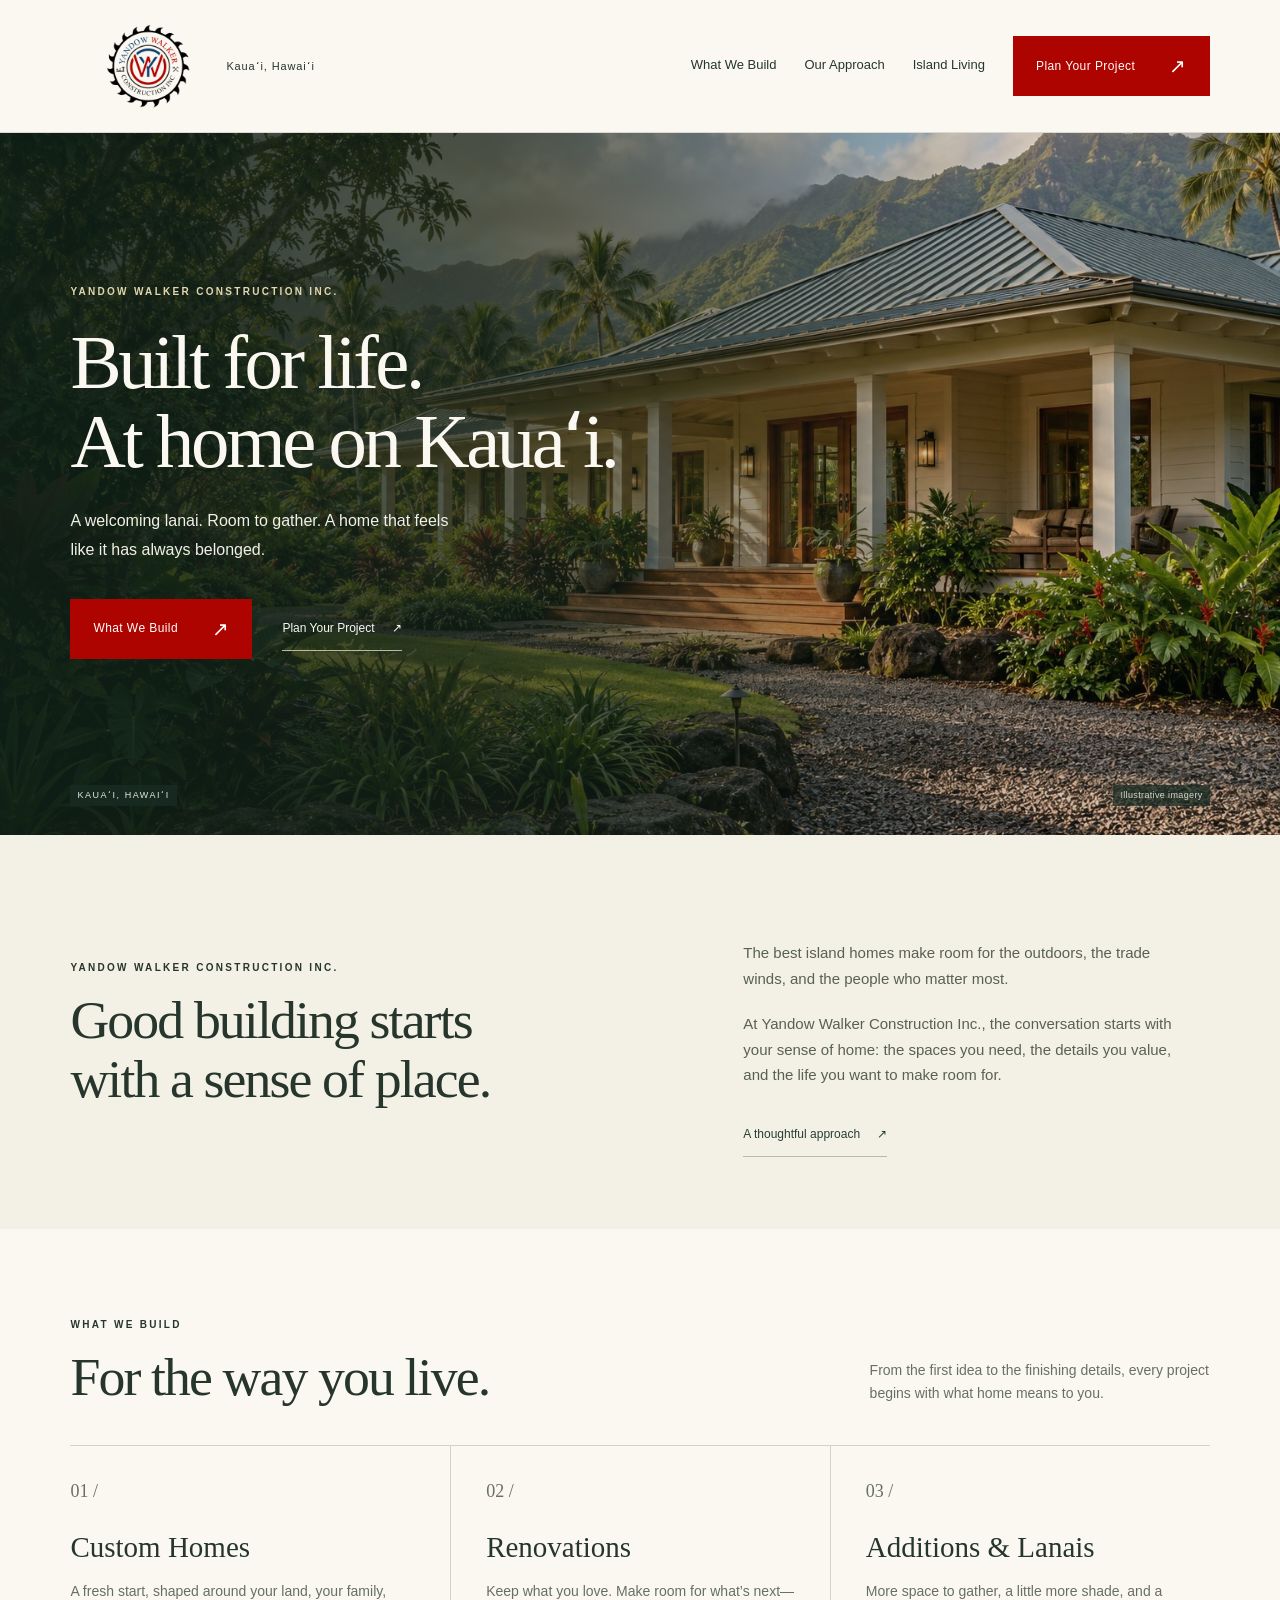
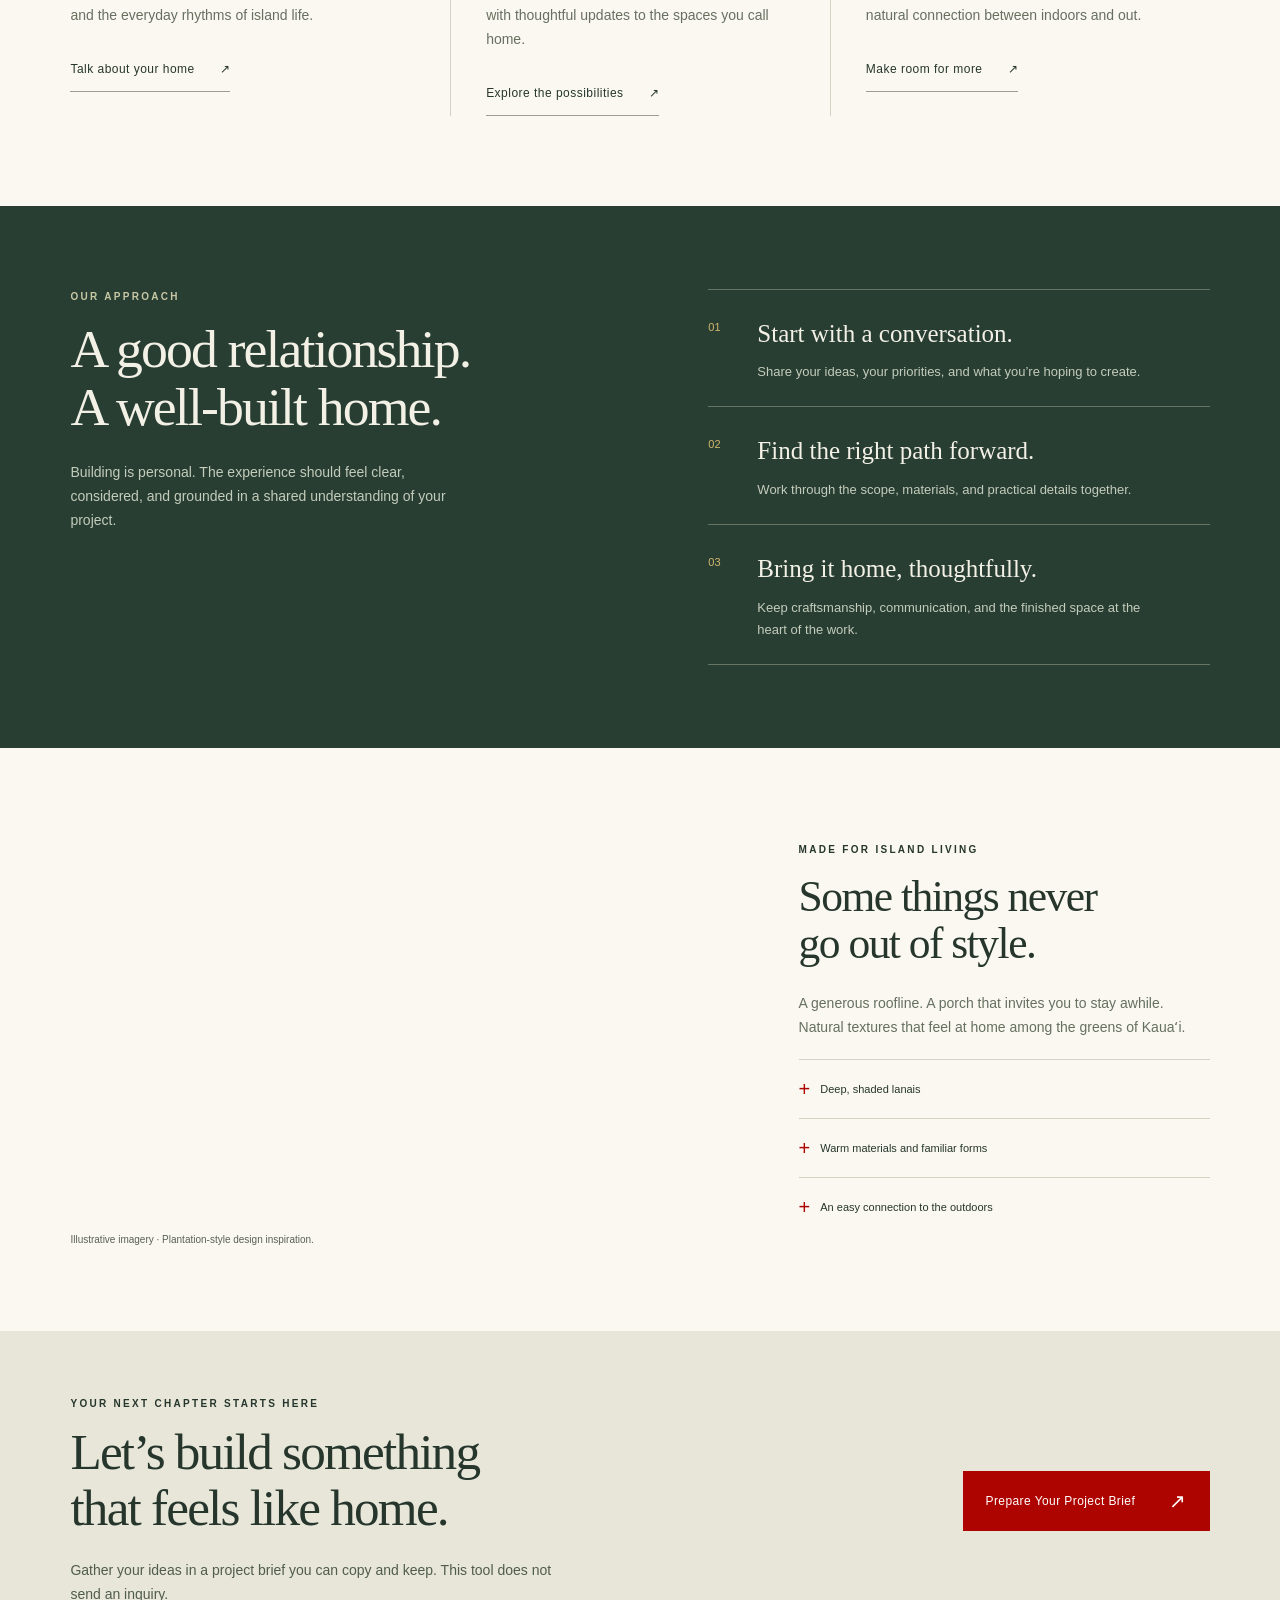
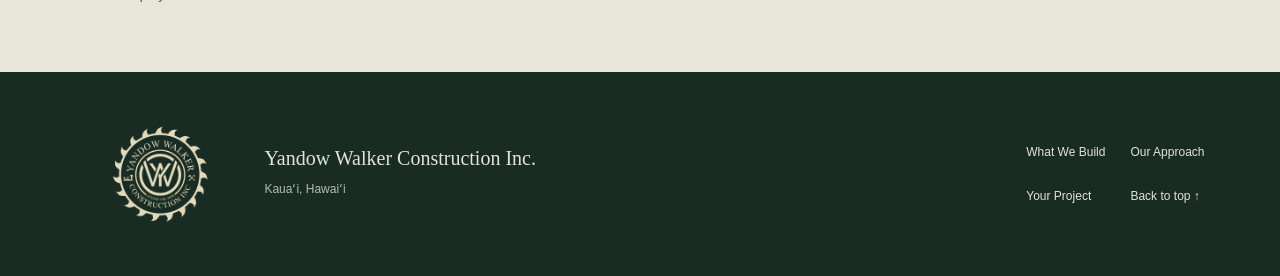
==== docs/index.html @ 07c7e7ce "Build Yandow Walker Construction website draft" ====
<!doctype html>
<html lang="en">
<head>
  <meta charset="utf-8">
  <meta name="viewport" content="width=device-width, initial-scale=1">
  <title>Yandow Walker Construction Inc. | Kauaʻi, Hawaiʻi</title>
  <meta name="description" content="Yandow Walker Construction Inc. on Kauaʻi, Hawaiʻi. Explore a thoughtful vision for island homes and prepare a brief for your next building project.">
  <meta name="theme-color" content="#283e33">
  <meta property="og:type" content="website">
  <meta property="og:locale" content="en_US">
  <meta property="og:site_name" content="Yandow Walker Construction Inc.">
  <meta property="og:title" content="Yandow Walker Construction Inc. | Kauaʻi, Hawaiʻi">
  <meta property="og:description" content="Built for life. At home on Kauaʻi. A thoughtful vision for island homes and the way you live.">
  <meta name="twitter:card" content="summary">
  <meta name="twitter:title" content="Yandow Walker Construction Inc. | Kauaʻi, Hawaiʻi">
  <meta name="twitter:description" content="Built for life. At home on Kauaʻi. A thoughtful vision for island homes and the way you live.">
  <link rel="icon" type="image/png" sizes="96x96" href="assets/brand/favicon.png">
  <link rel="stylesheet" href="css/site.css">
  <script src="js/site.js" defer></script>
</head>
<body id="top">
<a class="skip-link" href="#main">Skip to content</a>
<header>
  <div class="header wrap">
    <a class="brand" href="#home" aria-label="Yandow Walker Construction Inc. — home"><img src="assets/brand/yandow-walker-color.png" alt="Yandow Walker Construction Inc." width="408" height="408"><span class="brand-location">Kauaʻi, Hawaiʻi</span></a>
    <button type="button" class="menu-toggle" aria-expanded="false" aria-controls="main-nav">Menu <span aria-hidden="true">☰</span></button>
    <nav class="nav" id="main-nav" aria-label="Main navigation">
      <a href="#services">What We Build</a><a href="#approach">Our Approach</a><a href="#island">Island Living</a>
      <button class="btn" type="button" data-contact>Plan Your Project <span class="arrow" aria-hidden="true">↗</span></button>
    </nav>
  </div>
</header>
<main id="main" tabindex="-1">
  <noscript><p class="noscript-note wrap">Project brief preparation requires JavaScript. You can still explore the site below.</p></noscript>
  <section class="hero" id="home" aria-labelledby="hero-title">
    <img class="hero-img" src="assets/images/kauai-home-1536.jpg" srcset="assets/images/kauai-home-960.jpg 960w, assets/images/kauai-home-1536.jpg 1536w" sizes="100vw" width="1536" height="1024" alt="Illustrative plantation-style island home with a pitched roof, shaded lanai, and lush Kauaʻi landscaping" fetchpriority="high">
    <div class="wrap hero-content"><div class="eyebrow">Yandow Walker Construction Inc.</div><h1 id="hero-title">Built for life.<br>At home on Kauaʻi.</h1><p class="hero-copy">A welcoming lanai. Room to gather. A home that feels like it has always belonged.</p><div class="hero-actions"><a class="btn" href="#services">What We Build <span class="arrow" aria-hidden="true">↗</span></a><button type="button" class="text-link hero-link" data-contact>Plan Your Project <span aria-hidden="true">↗</span></button></div></div>
    <div class="hero-caption"><span>Kauaʻi, Hawaiʻi</span><span>Illustrative imagery</span></div>
  </section>
  <section class="intro" aria-labelledby="intro-title"><div class="wrap intro-grid"><div><div class="eyebrow">Yandow Walker Construction Inc.</div><h2 id="intro-title">Good building starts<br>with a sense of place.</h2></div><div class="intro-copy"><p>The best island homes make room for the outdoors, the trade winds, and the people who matter most.</p><p>At Yandow Walker Construction Inc., the conversation starts with your sense of home: the spaces you need, the details you value, and the life you want to make room for.</p><a class="text-link" href="#approach">A thoughtful approach <span aria-hidden="true">↗</span></a></div></div></section>
  <section class="services wrap" id="services" aria-labelledby="services-title">
    <div class="section-top"><div><div class="eyebrow">What we build</div><h2 id="services-title">For the way you live.</h2></div><p>From the first idea to the finishing details, every project begins with what home means to you.</p></div>
    <div class="service-grid">
      <article class="service"><span class="service-num" aria-hidden="true">01 /</span><h3>Custom Homes</h3><p>A fresh start, shaped around your land, your family, and the everyday rhythms of island life.</p><button type="button" class="service-link" data-type="Custom home">Talk about your home <span aria-hidden="true">↗</span></button></article>
      <article class="service"><span class="service-num" aria-hidden="true">02 /</span><h3>Renovations</h3><p>Keep what you love. Make room for what’s next—with thoughtful updates to the spaces you call home.</p><button type="button" class="service-link" data-type="Renovation">Explore the possibilities <span aria-hidden="true">↗</span></button></article>
      <article class="service"><span class="service-num" aria-hidden="true">03 /</span><h3>Additions &amp; Lanais</h3><p>More space to gather, a little more shade, and a natural connection between indoors and out.</p><button type="button" class="service-link" data-type="Addition or lanai">Make room for more <span aria-hidden="true">↗</span></button></article>
    </div>
  </section>
  <section class="approach" id="approach" aria-labelledby="approach-title"><div class="wrap approach-grid"><div><div class="eyebrow">Our approach</div><h2 id="approach-title">A good relationship.<br>A well-built home.</h2><p class="approach-intro">Building is personal. The experience should feel clear, considered, and grounded in a shared understanding of your project.</p></div><div class="process">
    <article class="step"><span aria-hidden="true">01</span><div><h3>Start with a conversation.</h3><p>Share your ideas, your priorities, and what you’re hoping to create.</p></div></article>
    <article class="step"><span aria-hidden="true">02</span><div><h3>Find the right path forward.</h3><p>Work through the scope, materials, and practical details together.</p></div></article>
    <article class="step"><span aria-hidden="true">03</span><div><h3>Bring it home, thoughtfully.</h3><p>Keep craftsmanship, communication, and the finished space at the heart of the work.</p></div></article>
  </div></div></section>
  <section class="project wrap" id="island" aria-labelledby="island-title"><div class="project-grid"><figure class="project-visual"><img src="assets/images/kauai-home-960.jpg" srcset="assets/images/kauai-home-960.jpg 960w, assets/images/kauai-home-1536.jpg 1536w" sizes="(max-width: 760px) 89vw, 52vw" width="1536" height="1024" alt="Illustrative plantation-style home with a deep covered lanai and traditional timber detailing" loading="lazy" decoding="async"><figcaption>Illustrative imagery · Plantation-style design inspiration.</figcaption></figure><div class="project-copy"><div class="eyebrow">Made for island living</div><h2 id="island-title">Some things never<br>go out of style.</h2><p>A generous roofline. A porch that invites you to stay awhile. Natural textures that feel at home among the greens of Kauaʻi.</p><div class="detail">Deep, shaded lanais</div><div class="detail">Warm materials and familiar forms</div><div class="detail">An easy connection to the outdoors</div></div></div></section>
  <section class="contact" id="contact" aria-labelledby="contact-title"><div class="wrap contact-grid"><div><div class="eyebrow">Your next chapter starts here</div><h2 id="contact-title">Let’s build something<br>that feels like home.</h2><p class="contact-note">Gather your ideas in a project brief you can copy and keep. This tool does not send an inquiry.</p></div><button class="btn" type="button" data-contact>Prepare Your Project Brief <span class="arrow" aria-hidden="true">↗</span></button></div></section>
</main>
<footer class="footer"><div class="wrap footer-grid"><a class="footer-brand" href="#home" aria-label="Yandow Walker Construction Inc. — back to home"><img src="assets/brand/yandow-walker-cream.png" alt="Yandow Walker Construction Inc." width="408" height="408" loading="lazy" decoding="async"></a><div class="footer-info"><p class="footer-name">Yandow Walker Construction Inc.</p><small>Kauaʻi, Hawaiʻi</small></div><nav class="footer-links" aria-label="Footer navigation"><a href="#services">What We Build</a><a href="#approach">Our Approach</a><a href="#contact">Your Project</a><a href="#top">Back to top ↑</a></nav></div></footer>
<dialog class="dialog" id="project-dialog" aria-labelledby="dialog-title" aria-describedby="dialog-description">
  <button type="button" class="close" aria-label="Close project brief">×</button><div class="eyebrow">Your project, in your words</div><h2 id="dialog-title" tabindex="-1">Tell us what<br>you have in mind.</h2><p id="dialog-description">Prepare a project brief to copy and keep. Nothing is sent to Yandow Walker Construction Inc. Your entries stay in this page and are cleared when you reload.</p><p>Fields marked * are required.</p>
  <form id="project-form">
    <div class="fields"><div class="field"><label for="name">Your name *</label><input id="name" name="name" autocomplete="name" maxlength="150" required></div><div class="field"><label for="email">Email address *</label><input id="email" name="email" type="email" autocomplete="email" maxlength="254" required></div></div>
    <div class="fields"><div class="field"><label for="type">Project type</label><select id="type" name="type"><option>Custom home</option><option>Renovation</option><option>Addition or lanai</option><option>Something else</option></select></div><div class="field"><label for="location">Project location</label><input id="location" name="location" maxlength="200" placeholder="Town or area on Kauaʻi"></div></div>
    <div class="field"><label for="details">A little about your project *</label><textarea id="details" name="details" maxlength="5000" placeholder="What would you like to build or change?" required></textarea></div><button class="btn" type="submit">Prepare Project Brief <span class="arrow" aria-hidden="true">↗</span></button>
  </form>
  <section id="brief-result" class="brief-result" hidden aria-labelledby="brief-heading"><h3 id="brief-heading">Your project brief</h3><label for="brief">Review or select the text to copy manually.</label><textarea id="brief" class="brief-output" readonly rows="10"></textarea><button id="copy" type="button" class="text-link">Copy brief <span aria-hidden="true">↗</span></button></section>
  <div id="status" class="status" role="status" aria-live="polite" aria-atomic="true"></div>
</dialog>
</body>
</html>
---- docs/css/site.css ----
﻿
:root{
  --green:#283e33;
  --deep:#192c24;
  --sage:#737b67;
  --cream:#f3f0e6;
  --paper:#faf8f1;
  --ink:#26362c;
  --red:#ae0400;
  --red-hover:#890300;
  --focus:#ae0400;
  --header-height:132px;
  --gold:#d5ac4c;
  --line:#d3d2c5;
  --serif:Georgia,'Times New Roman',serif;
  --sans:Arial,Helvetica,sans-serif}

*{
  box-sizing:border-box}
html{
  scroll-behavior:smooth;
  scroll-padding-top:calc(var(--header-height) + 18px)}
body{
  margin:0;
  background:var(--paper);
  color:var(--ink);
  font-family:var(--sans);
  font-size:15px;
  line-height:1.7}
button,input,select,textarea{
  font:inherit}
button,a{
  -webkit-tap-highlight-color:transparent}
a{
  color:inherit;
  text-decoration:none}
button{
  cursor:pointer}
a:focus-visible,button:focus-visible,input:focus-visible,select:focus-visible,textarea:focus-visible{
  outline:3px solid var(--focus);
  outline-offset:5px}
button{
  border:0}
.wrap{
  width:min(1320px,89%);
  margin:auto}
.eyebrow{
  text-transform:uppercase;
  letter-spacing:.23em;
  font-size:10px;
  font-weight:700;
  line-height:1.6}
.serif,h1,h2,h3{
  font-family:var(--serif);
  font-weight:400}
h2{
  font-size:clamp(35px,4.2vw,60px);
  line-height:1.09;
  letter-spacing:-.035em;
  margin:15px 0 24px}
p{
  margin:0 0 20px}
header{
  position:sticky;
  top:0;
  background:var(--paper);
  z-index:10;
  border-bottom:1px solid #d9dbd2}
.header{
  height:100px;
  display:flex;
  align-items:center;
  justify-content:space-between;
  gap:32px}
.brand{
  display:flex;
  gap:15px;
  align-items:center}
.mark{
  width:57px;
  height:57px;
  border:1px solid #c7b270;
  border-radius:50%;
  color:#aa8333;
  display:grid;
  place-items:center;
  font:italic 24px var(--serif);
  outline:1px solid #c7b270;
  outline-offset:-5px}
.brand strong{
  display:block;
  font:21px var(--serif);
  letter-spacing:.07em}
.brand small{
  display:block;
  font-size:9px;
  letter-spacing:.23em;
  margin-top:5px}
.nav{
  display:flex;
  align-items:center;
  gap:33px;
  font-size:12px}
.nav a:not(.btn){
  padding:10px 0;
  border-bottom:1px solid transparent}
.nav a:not(.btn):hover{
  border-color:var(--red)}
.btn{
  display:inline-flex;
  align-items:center;
  justify-content:space-between;
  gap:34px;
  background:var(--red);
  color:white;
  font-size:12px;
  letter-spacing:.035em;
  padding:16px 23px;
  line-height:1.4;
  transition:background .2s,transform .2s}
.btn:hover{
  background:var(--red-hover);
  transform:translateY(-1px)}
.arrow{
  font-size:20px;
  font-weight:400}
.menu-toggle{
  display:none;
  background:none;
  color:var(--green);
  padding:12px;
  font-size:14px}
.hero{
  position:relative;
  min-height:660px;
  height:min(78vh,820px);
  display:flex;
  align-items:center;
  background:#3c4a36;
  color:var(--paper);
  isolation:isolate;
  overflow:hidden}
.hero-img{
  position:absolute;
  inset:0;
  z-index:-2;
  width:100%;
  height:100%;
  object-fit:cover;
  object-position:center 55%}
.hero:before{
  content:'';
  position:absolute;
  inset:0;
  background:linear-gradient(90deg,rgba(15,32,23,.88),rgba(20,35,26,.63) 32%,rgba(20,35,26,.12) 75%);
  z-index:-1}
.hero-content{
  padding-top:20px;
  padding-bottom:70px}
.hero .eyebrow{
  color:#e2d7af;
  margin-bottom:23px}
.hero h1{
  font-size:clamp(53px,6vw,86px);
  line-height:1.03;
  letter-spacing:-.045em;
  margin:0 0 26px;
  max-width:730px}
.hero-copy{
  max-width:390px;
  color:#f1f0e7;
  font-size:16px;
  line-height:1.8;
  margin-bottom:34px}
.hero-actions{
  display:flex;
  align-items:center;
  gap:30px}
.text-link{
  font-size:12px;
  display:inline-flex;
  align-items:center;
  gap:17px;
  padding:7px 0;
  border-bottom:1px solid #b4bba8}
.text-link:hover{
  color:var(--gold)}
.hero-caption{
  position:absolute;
  bottom:29px;
  left:5.5%;
  right:5.5%;
  display:flex;
  justify-content:space-between;
  align-items:center;
  font-size:9px;
  letter-spacing:.17em;
  text-transform:uppercase;
  color:#e5e7dd}
.hero-caption span:last-child{
  letter-spacing:.04em;
  text-transform:none;
  color:#d2d8c9}
.intro{
  background:var(--cream);
  padding:77px 0 72px}
.intro-grid{
  display:grid;
  grid-template-columns:1.15fr 1fr;
  gap:12%;
  align-items:center}
.intro h2{
  max-width:560px;
  margin-bottom:0}
.intro-copy{
  padding-top:28px;
  max-width:440px;
  color:#596153;
  font-size:15px}
.intro-copy .text-link{
  color:var(--green);
  margin-top:5px}
.services{
  padding:88px 0 90px}
.section-top{
  display:flex;
  align-items:flex-end;
  justify-content:space-between;
  gap:35px;
  margin-bottom:39px}
.section-top h2{
  margin-bottom:0}
.section-top>p{
  max-width:340px;
  font-size:14px;
  color:#687064;
  margin:0}
.service-grid{
  display:grid;
  grid-template-columns:repeat(3,1fr);
  border-top:1px solid var(--line)}
.service{
  padding:30px 35px 0 0}
.service+.service{
  padding-left:35px;
  border-left:1px solid var(--line)}
.service-num{
  font-family:var(--serif);
  font-size:18px;
  color:#68715e}
.service h3{
  font-size:29px;
  line-height:1.2;
  margin:23px 0 16px}
.service p{
  font-size:14px;
  color:#677060;
  max-width:330px}
.service a{
  font-size:11px;
  letter-spacing:.04em;
  display:inline-flex;
  gap:35px;
  align-items:center;
  padding:5px 0;
  border-bottom:1px solid #9b9f8f}
.approach{
  background:var(--green);
  color:var(--cream);
  padding:83px 0}
.approach-grid{
  display:grid;
  grid-template-columns:1fr 1fr;
  gap:12%}
.approach .eyebrow{
  color:#c7c7a5}
.approach h2{
  max-width:450px}
.approach-intro{
  color:#c4ccbb;
  max-width:390px;
  font-size:14px}
.process{
  border-top:1px solid #667463}
.step{
  display:grid;
  grid-template-columns:30px 1fr;
  gap:19px;
  border-bottom:1px solid #667463;
  padding:23px 0}
.step span{
  font-size:11px;
  color:#d3b76d;
  padding-top:5px}
.step h3{
  font-size:25px;
  margin:0 0 6px}
.step p{
  font-size:13px;
  color:#c4ccbb;
  margin:0;
  max-width:390px}
.project{
  padding:83px 0}
.project-grid{
  display:grid;
  grid-template-columns:1.55fr 1fr;
  gap:8%;
  align-items:center}
.project-visual{
  margin:0;
  position:relative}
.project-visual img{
  width:100%;
  height:390px;
  object-fit:cover;
  object-position:78% 48%;
  display:block}
.project-visual figcaption{
  font-size:10px;
  color:#596153;
  margin-top:10px}
.project h2{
  font-size:clamp(36px,3.4vw,48px)}
.project p{
  font-size:14px;
  color:#65705f}
.detail{
  display:flex;
  gap:10px;
  align-items:center;
  font-size:11px;
  padding:12px 0;
  border-top:1px solid var(--line)}
.detail:before{
  content:'+';
  color:var(--red);
  font-size:20px}
.contact{
  background:#e7e6d9;
  padding:65px 0}
.contact-grid{
  display:flex;
  align-items:center;
  justify-content:space-between;
  gap:45px}
.contact h2{
  margin:12px 0 0;
  max-width:760px;
  font-size:clamp(34px,4vw,54px)}
.contact .btn{
  flex-shrink:0}
.footer{
  padding:34px 0;
  background:var(--deep);
  color:#e1e4d7}
.footer-grid{
  display:flex;
  justify-content:space-between;
  align-items:center;
  gap:35px}
.footer-name{
  font:20px var(--serif)}
.footer small{
  font-size:10px;
  color:#b4bdad}
.footer-note{
  max-width:450px;
  text-align:right;
  line-height:1.7;
  font-size:10px;
  color:#a9b49f}
.dialog{
  border:0;
  padding:40px;
  width:min(590px,90vw);
  max-height:90vh;
  overflow:auto;
  color:var(--ink);
  background:var(--paper)}
.dialog::backdrop{
  background:#10251ccc;
  backdrop-filter:blur(4px)}
.close{
  float:right;
  background:none;
  font-size:25px;
  line-height:1;
  color:var(--green);
  padding:5px}
.dialog h2{
  font-size:40px}
.dialog p{
  font-size:13px;
  color:#64715f}
.fields{
  display:grid;
  grid-template-columns:1fr 1fr;
  gap:17px}
.field{
  display:flex;
  flex-direction:column;
  gap:6px;
  margin-bottom:17px}
.field label{
  font-size:11px;
  font-weight:bold}
.field input,.field select,.field textarea{
  width:100%;
  border:1px solid #bfc4b5;
  background:white;
  border-radius:0;
  padding:10px;
  color:var(--ink);
  font-size:14px}
.field textarea{
  min-height:100px;
  resize:vertical}
.status{
  margin-top:15px;
  font-size:12px;
  color:var(--green);
  white-space:pre-wrap}
.brief-output{
  background:var(--cream);
  border:1px solid var(--line);
  padding:15px;
  font-size:13px;
  white-space:pre-wrap;
  margin-top:18px}
.hidden{
  display:none}
.dialog .btn{
  width:100%}

@media(min-width:1600px){
  .hero-caption{
  left:calc((100% - 1320px)/2);
  right:calc((100% - 1320px)/2)}
}

@media(max-width:1000px){
  .nav{
  gap:20px}
.brand strong{
  font-size:17px}
.brand small{
  font-size:8px}
.mark{
  width:48px;
  height:48px}
.header{
  gap:15px}
.nav .btn{
  gap:14px;
  padding:14px}
.intro-grid,.approach-grid{
  gap:7%}
.hero{
  min-height:610px}
.project-grid{
  gap:5%}
.project-visual img{
  height:380px}
.service{
  padding-right:22px}
.service+.service{
  padding-left:22px}
}

@media(max-width:760px){
  .header{
  height:83px}
.brand strong{
  font-size:17px}
.brand small{
  font-size:7px}
.menu-toggle{
  display:block}
.nav{
  display:none;
  position:absolute;
  top:83px;
  left:0;
  right:0;
  padding:25px 5.5%;
  background:var(--paper);
  border-bottom:1px solid var(--line);
  flex-direction:column;
  align-items:stretch;
  gap:12px}
.nav.open{
  display:flex}
.hero{
  min-height:650px;
  height:calc(90svh - 83px);
  max-height:830px;
  align-items:flex-end}
.hero-img{
  object-position:65% center}
.hero:before{
  background:linear-gradient(0deg,#11251aee,rgba(20,35,26,.54) 65%,rgba(20,35,26,.08))}
.hero-content{
  padding-bottom:95px}
.hero h1{
  font-size:53px}
.hero .eyebrow{
  font-size:9px;
  letter-spacing:.15em;
  max-width:260px}
.hero-copy{
  font-size:14px;
  max-width:320px}
.hero-caption{
  bottom:21px}
.hero-caption span:last-child{
  max-width:145px;
  text-align:right;
  line-height:1.5;
  font-size:8px}
.hero-actions{
  gap:23px}
.btn{
  gap:22px;
  padding:15px 19px}
.intro,.services,.approach,.project{
  padding:55px 0}
.intro-grid,.approach-grid,.project-grid{
  grid-template-columns:1fr;
  gap:30px}
.intro-copy{
  padding:0;
  max-width:none}
.intro-copy p:last-of-type{
  margin-bottom:12px}
.section-top{
  display:block}
.section-top>p{
  margin-top:23px}
.service-grid{
  grid-template-columns:1fr}
.service,.service+.service{
  padding:27px 0;
  border-left:0;
  border-bottom:1px solid var(--line)}
.service h3{
  margin-top:10px}
.service p{
  max-width:none}
.approach h2{
  max-width:350px}
.project-visual img{
  height:280px}
.project-grid{
  gap:30px}
.project-copy{
  grid-row:1}
.contact{
  padding:45px 0}
.contact-grid{
  align-items:flex-start;
  flex-direction:column;
  gap:25px}
.footer-grid{
  display:block}
.footer-note{
  text-align:left;
  margin-top:22px}
.fields{
  grid-template-columns:1fr;
  gap:0}
.dialog{
  padding:25px}
.dialog h2{
  font-size:32px}
.step{
  gap:10px}
h2{
  font-size:39px}
}

@media(prefers-reduced-motion:reduce){
  html{
  scroll-behavior:auto}
*{
  transition:none!important}
}



/* Production refinements; the supplied mockup remains the design reference. */
[hidden] { display: none !important; }
body { font-size: 16px; }
button { color: inherit; }
:target { scroll-margin-top: 18px; }
.skip-link { position: fixed; left: 16px; top: 12px; z-index: 100; padding: 12px 20px; background: var(--paper); color: var(--ink); transform: translateY(-180%); }
.skip-link:focus { transform: translateY(0); }
.header { height: var(--header-height); }
.brand { gap: 0; }
.brand img { width: 156px; height: 156px; object-fit: contain; flex: 0 0 auto; }
.brand-location { font-size: 11px; letter-spacing: .08em; }
.nav { font-size: 13px; gap: 28px; }
.nav a { min-height: 44px; display: inline-flex; align-items: center; }
.btn { min-height: 48px; }
.hero-link { background: transparent; color: var(--paper); }
.hero-actions { flex-wrap: wrap; }
.hero { min-height: 610px; }
.hero-content { padding-top: 45px; }
.hero::before { background: linear-gradient(90deg,rgba(15,32,23,.9),rgba(20,35,26,.72) 38%,rgba(20,35,26,.12) 80%); }
.hero-caption span { padding: 3px 7px; background: #192c24ba; }
.text-link, .service-link { min-height: 44px; }
.text-link:hover { color: var(--red); }
.hero .text-link:hover { color: var(--paper); border-bottom-color: var(--paper); }
.service-link { background: transparent; font-size: 12px; letter-spacing: .04em; display: inline-flex; gap: 25px; align-items: center; padding: 8px 0; border-bottom: 1px solid #9b9f8f; text-align: left; }
.service-link:hover { color: var(--red); border-color: var(--red); }
.contact-note { max-width: 500px; margin: 24px 0 0; font-size: 14px; color: #505c4d; }
.footer { padding: 12px 0; }
.footer-grid { gap: 14px; }
.footer-brand { display: block; flex-shrink: 0; }
.footer-brand img { display: block; width: 180px; height: 180px; object-fit: contain; }
.footer-info { margin-right: auto; }
.footer-name { margin: 0 0 4px; }
.footer small { font-size: 12px; }
.footer-links { display: grid; grid-template-columns: 1fr 1fr; gap: 0 25px; font-size: 12px; }
.footer-links a { display: inline-flex; align-items: center; min-height: 44px; }
.footer-links a:hover { text-decoration: underline; text-underline-offset: 5px; }
.footer a:focus-visible, .approach a:focus-visible, .hero a:focus-visible, .hero button:focus-visible { outline-color: var(--gold); }
.dialog-open { overflow: hidden; }
.dialog { width: min(620px, 92vw); max-height: 90dvh; overscroll-behavior: contain; }
.dialog h2 { margin-top: 12px; }
.dialog h2:focus { outline: none; }
.close { min-width: 44px; min-height: 44px; }
.field label, .brief-result label { font-size: 12px; }
.field input, .field select, .field textarea { font-size: 16px; min-height: 44px; }
.field textarea { min-height: 120px; }
.brief-result { margin-top: 25px; }
.brief-result h3 { font-size: 27px; margin: 0 0 10px; }
.brief-result label { display: block; margin-bottom: 8px; }
.brief-output { display: block; width: 100%; max-width: 100%; min-height: 220px; resize: vertical; font: 14px/1.6 var(--sans); color: var(--ink); }
.brief-result .text-link { background: transparent; margin-top: 12px; }
.status { font-size: 13px; overflow-wrap: anywhere; }
.noscript-note { padding: 16px 0; }
@media (max-width: 1000px) {
  .nav { gap: 18px; }
  .brand-location { display: none; }
  .footer-links { gap: 0 18px; }
}
@media (max-width: 760px) {
  :root { --header-height: 100px; }
  .brand img { width: 120px; height: 120px; }
  .brand-location { display: block; }
  .nav { top: var(--header-height); max-height: calc(100dvh - var(--header-height)); overflow-y: auto; }
  .hero { min-height: 660px; }
  .hero h1 { font-size: clamp(38px, 7vw, 53px); }
  .hero::before { background: linear-gradient(0deg,#11251af5,rgba(20,35,26,.76) 60%,rgba(20,35,26,.18)); }
  .hero-content { padding-top: 60px; }
  .hero-actions { gap: 14px 22px; }
  .footer-grid { display: grid; grid-template-columns: 130px 1fr; gap: 0 10px; }
  .footer-brand img { width: 130px; height: 130px; }
  .footer-name { font-size: 18px; }
  .footer-links { grid-column: 1 / -1; padding: 0 0 20px; }
  .contact-grid .btn { max-width: 100%; }
  .dialog { padding: 24px; }
}
@media (max-width: 380px) {
  .brand-location { font-size: 10px; letter-spacing: 0; }
  .header { gap: 6px; }
  .menu-toggle { padding: 10px 4px; }
  .hero .eyebrow { letter-spacing: .1em; }
  .dialog { padding: 18px; }
}
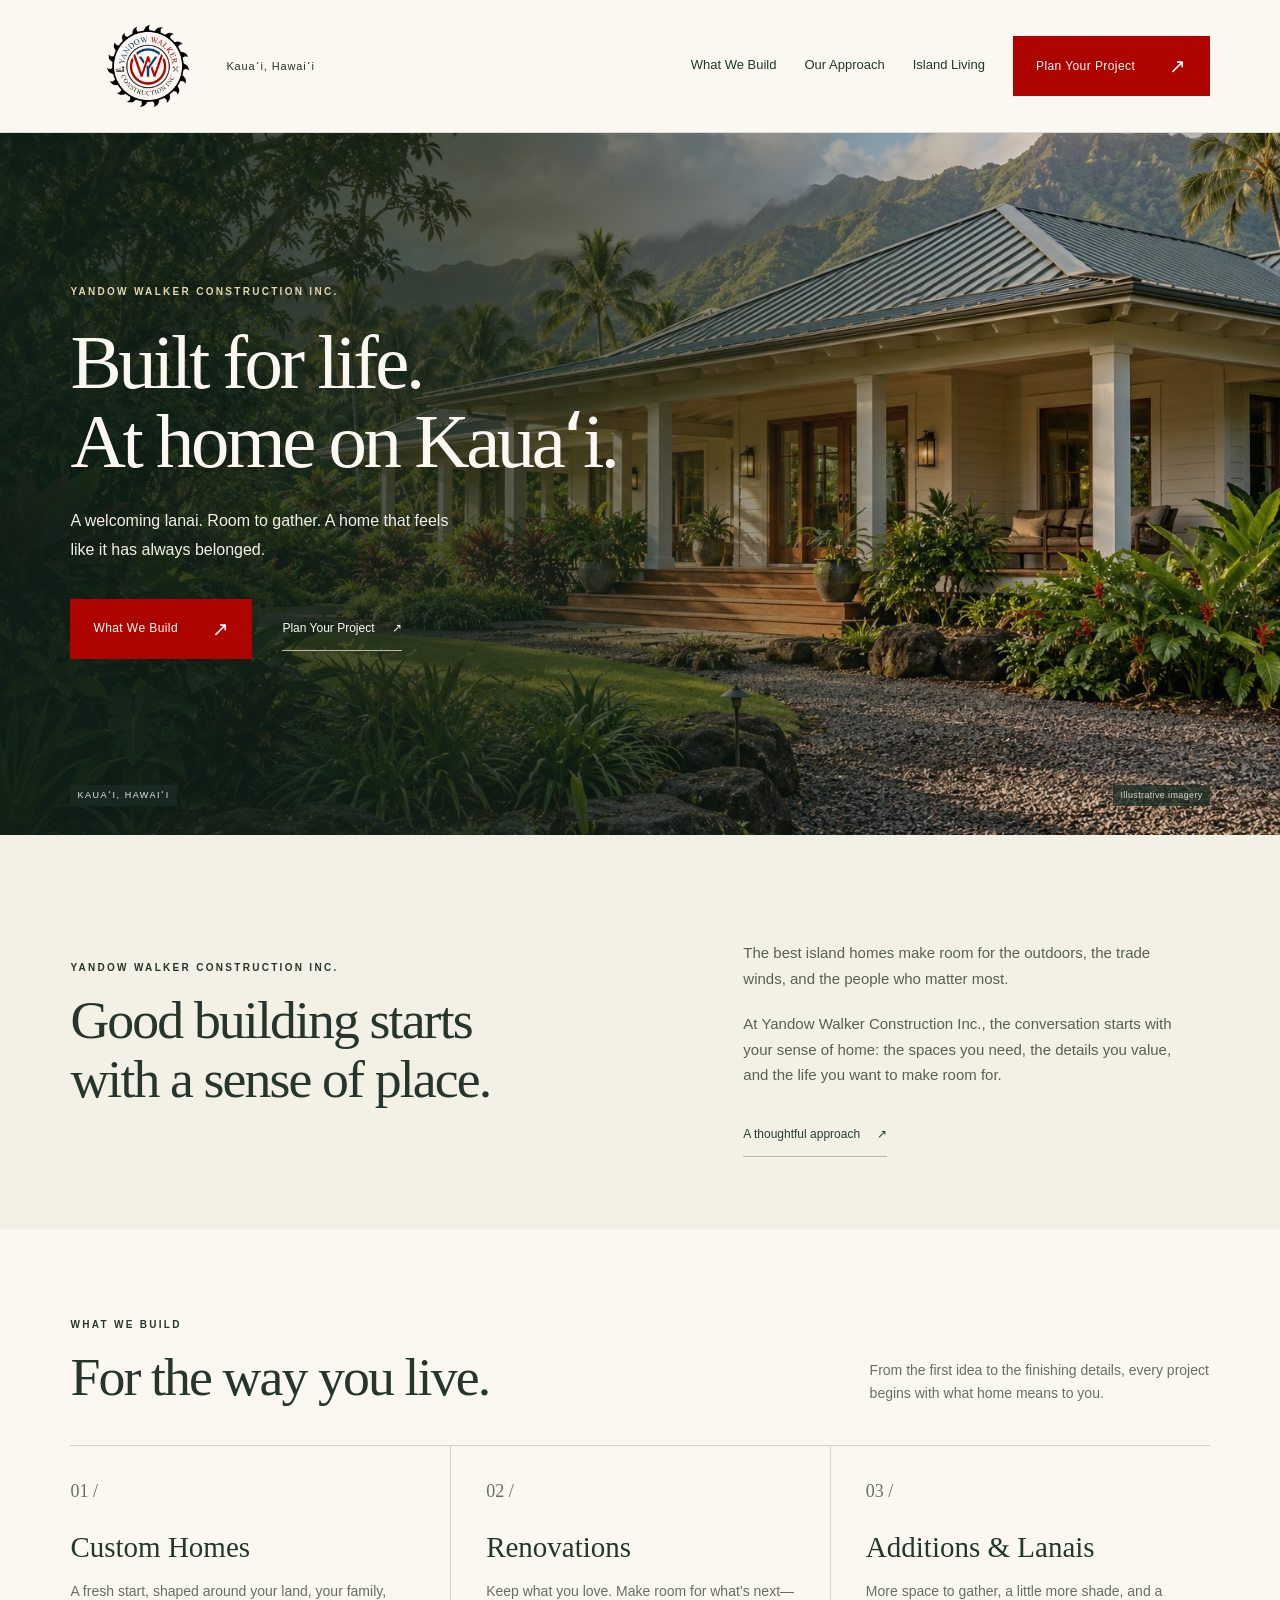
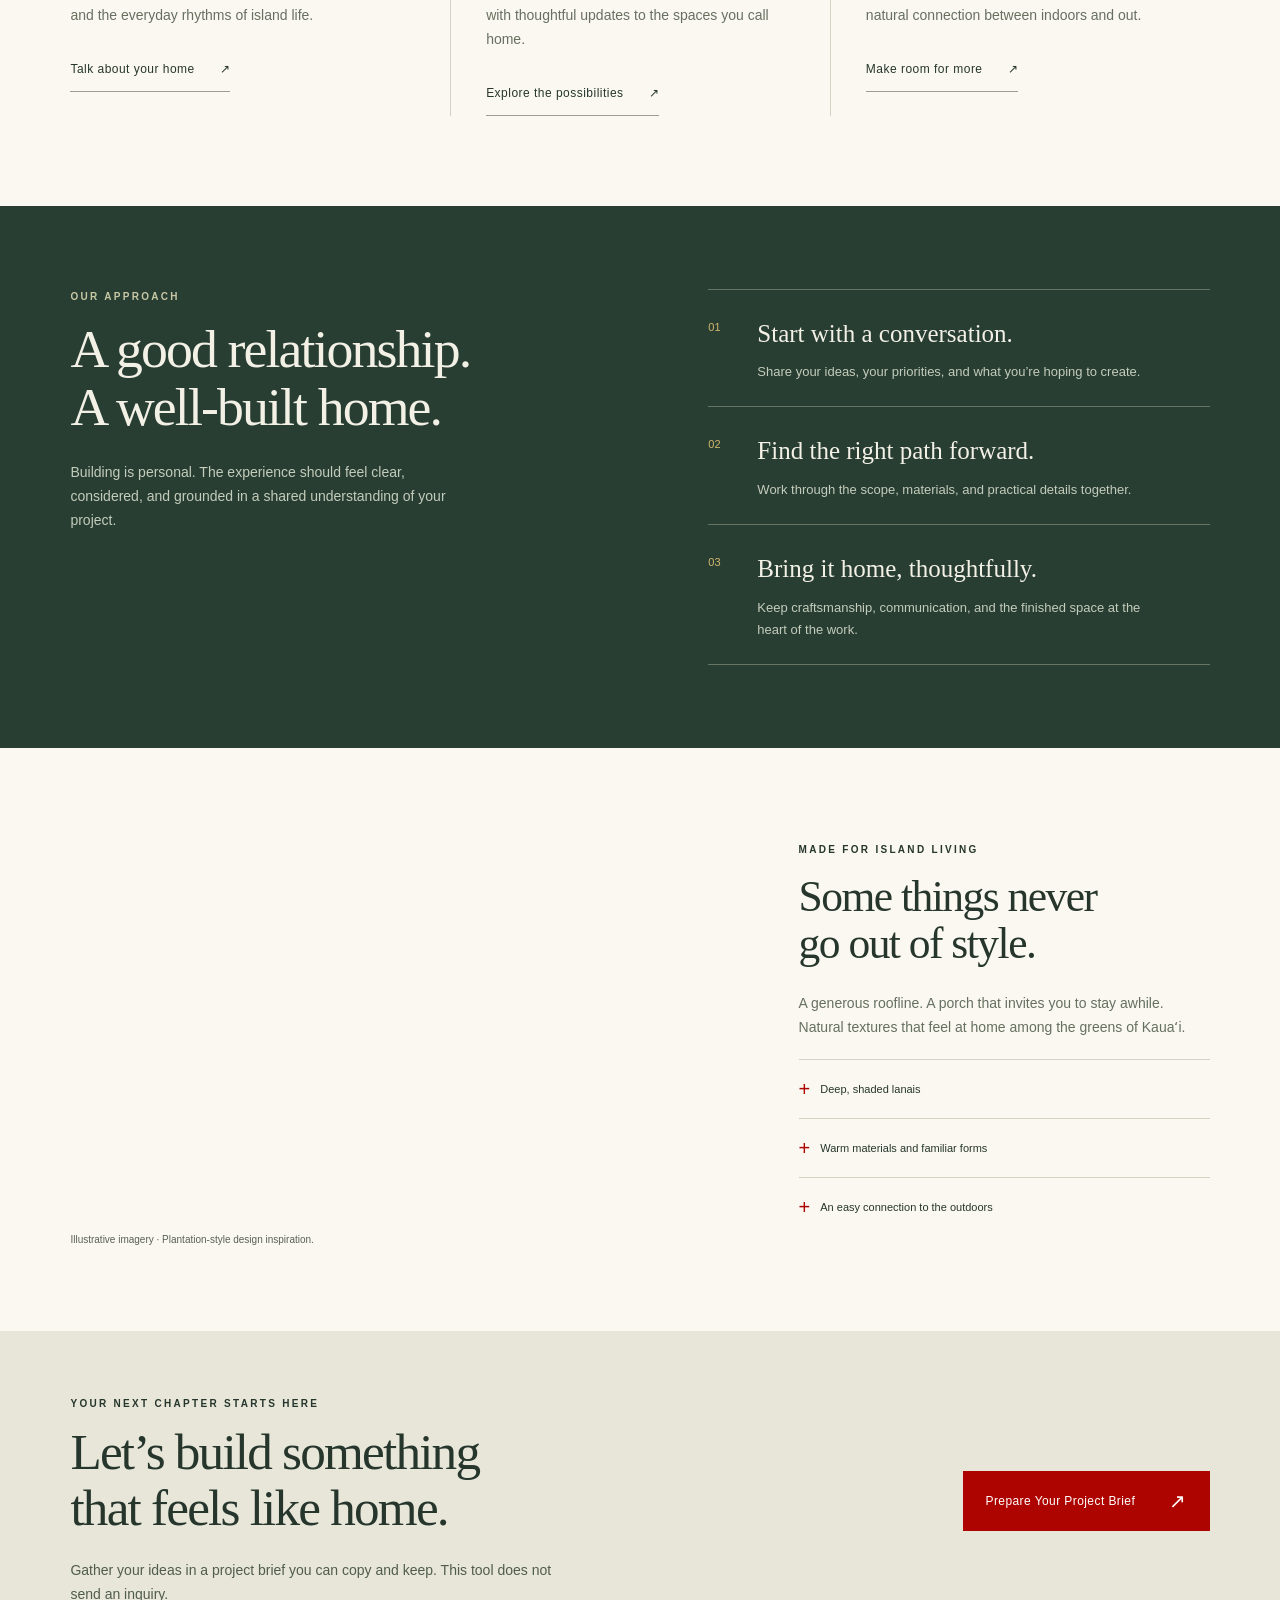
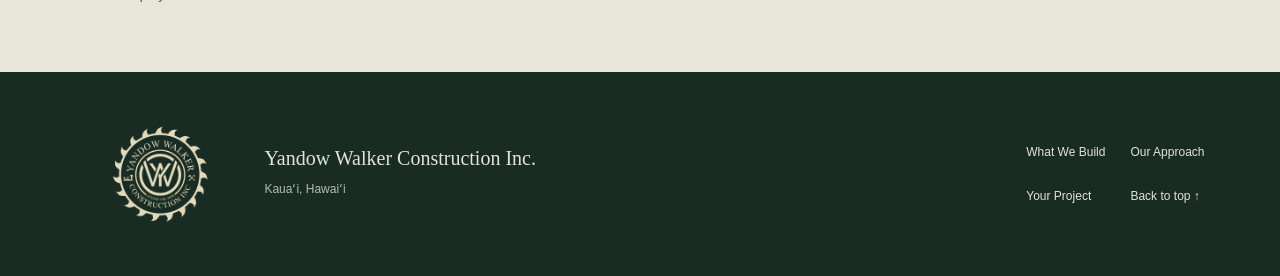
==== commit 802a089b: "Use original official PNG for the header logo" ====
--- a/docs/index.html
+++ b/docs/index.html
@@ -22,7 +22,7 @@
 <a class="skip-link" href="#main">Skip to content</a>
 <header>
   <div class="header wrap">
-    <a class="brand" href="#home" aria-label="Yandow Walker Construction Inc. — home"><img src="assets/brand/yandow-walker-color.png" alt="Yandow Walker Construction Inc." width="408" height="408"><span class="brand-location">Kauaʻi, Hawaiʻi</span></a>
+    <a class="brand" href="#home" aria-label="Yandow Walker Construction Inc. — home"><img src="images/Logo/Yandow%20Walker.png" alt="Yandow Walker Construction Inc." width="2040" height="2040"><span class="brand-location">Kauaʻi, Hawaiʻi</span></a>
     <button type="button" class="menu-toggle" aria-expanded="false" aria-controls="main-nav">Menu <span aria-hidden="true">☰</span></button>
     <nav class="nav" id="main-nav" aria-label="Main navigation">
       <a href="#services">What We Build</a><a href="#approach">Our Approach</a><a href="#island">Island Living</a>
